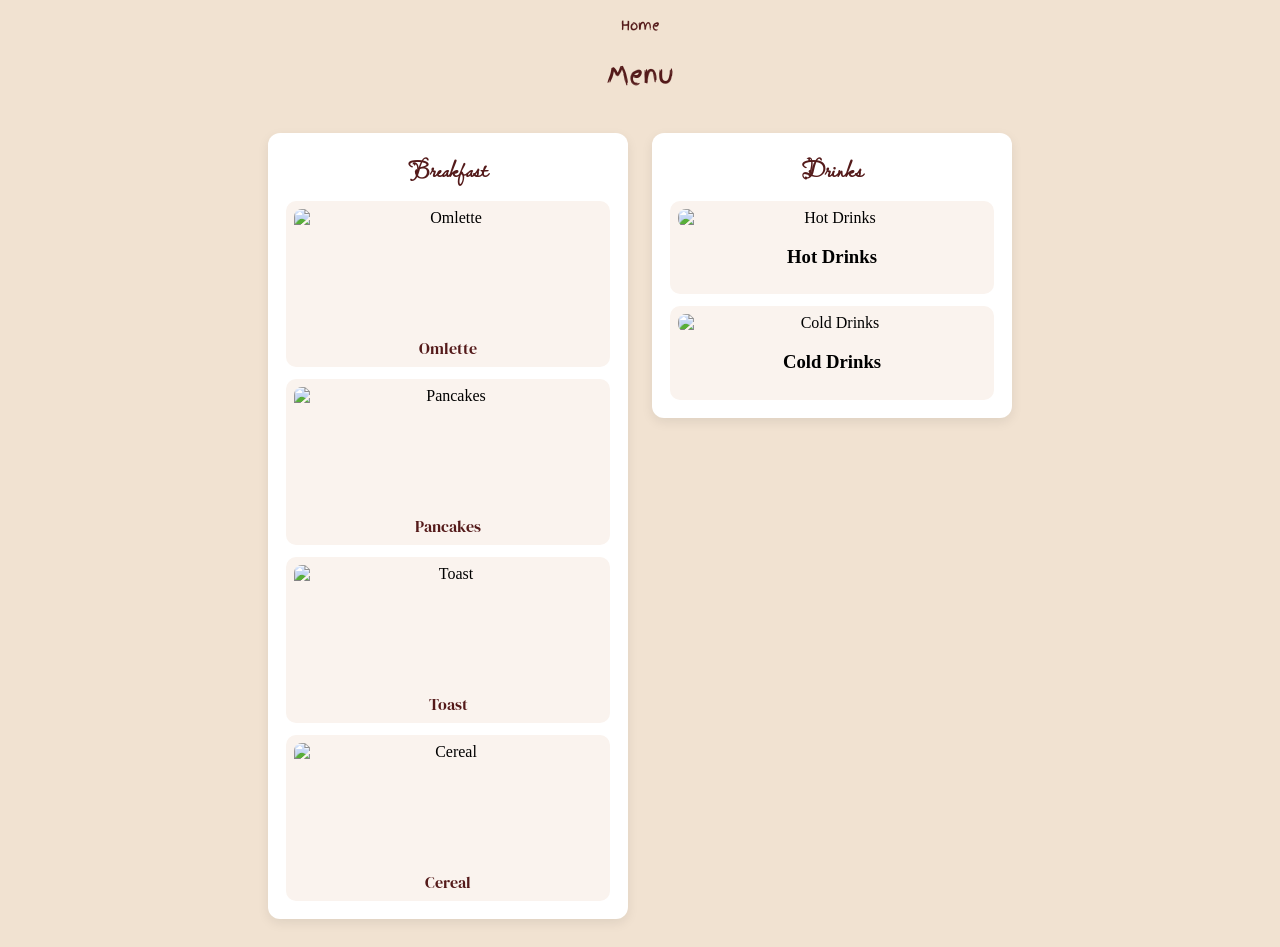
==== menu.html @ d16814b0 "Add initial menu HTML structure and styles" ====
<!DOCTYPE html>
<html lang="en">
<head>
    <meta charset="UTF-8">
    <meta name="viewport" content="width=device-width, initial-scale=1.0">
    <title>Document</title>

    <link rel="preconnect" href="https://fonts.googleapis.com">
    <link rel="preconnect" href="https://fonts.gstatic.com" crossorigin>
    <link href="https://fonts.googleapis.com/css2?family=DM+Serif+Display:ital@0;1&display=swap" rel="stylesheet">

    <link rel="preconnect" href="https://fonts.googleapis.com">
    <link rel="preconnect" href="https://fonts.gstatic.com" crossorigin>
    <link href="https://fonts.googleapis.com/css2?family=Lavishly+Yours&display=swap" rel="stylesheet">

    <link rel="preconnect" href="https://fonts.googleapis.com">
    <link rel="preconnect" href="https://fonts.gstatic.com" crossorigin>
    <link href="https://fonts.googleapis.com/css2?family=Finger+Paint&display=swap" rel="stylesheet">
</head>
<style>
    body{
     background-color: #F1E2D1;
    }
    #MenuHeader{
     text-align: center;
     color: #541A1A;
     font-family: "Finger Paint", sans-serif;
     font-weight: 400;
     font-style: normal;
    }

    /* Menu layout */
    #menu{
     display:flex;
     gap:24px;
     justify-content:center;
     align-items:stretch;
     flex-wrap:wrap;
     padding:20px;
    }

    .big-card{
     background:#fff;
     border-radius:12px;
     padding:18px;
     box-shadow:0 4px 12px rgba(0,0,0,0.08);
     width:360px;
     box-sizing:border-box;
     display:flex;
     flex-direction:column;
     justify-content:flex-start;
      /* let the parent flex container (#menu) control the height so sibling cards match
          and allow internal children to size correctly */
      align-self:stretch;
      min-height:0;
      transition: background-color 0.2s ease;
    }

    .big-card:hover{
        background-color: #ffc4a1;
    }

        /* make the Drinks card size to its own content instead of stretching to match siblings */
    .big-card.drinks-card{
         align-self:flex-start;
    }
    .big-card h2{
     margin:0 0 12px;
     font-family:"Lavishly Yours", cursive;
     font-size:24px;
     color:#541A1A;
     text-align:center;
    }

    .small-cards{
     display:grid;
     grid-template-columns:1fr;
     gap:12px;
    }
    .food-card{
     background:#FAF3EE;
     border-radius:10px;
     padding:8px;
     text-align:center;
     transition: transform .2s ease, border-color .2s ease; 
    }
    .food-card:hover{
        transform: translateY(-10px);
    }
    .food-card img{
     width:100%;
     height:120px;
     object-fit:cover;
     border-radius:8px;
     display:block;
    }
    .food-title{
     margin-top:8px;
     font-family:"DM Serif Display", serif;
     color:#541A1A;
     font-size:16px;
    }

    .drinks-inner{
        display:flex;
        flex-direction:column;
        gap:12px;
    }
        .drink-section h3{
        margin:0 0 8px;
        font-family:"DM Serif Display", serif;
        color:#541A1A;
        text-align:center;
        font-size:18px;
        }
        .drink-grid{
        display:grid;
        grid-template-columns:1fr;
        gap:12px;
        }
        .drink-card{
        background:#FAF3EE;
        border-radius:10px;
        padding:8px;
        text-align:center;
        display:flex;
        flex-direction:column;
        align-items:center;
        transition: transform .2s ease, border-color .2s ease; 
        }
        .drink-card:hover{
            transform: translateY(-10px);
        }
        .drink-card img{
        width:100%;
        object-fit:cover;
        border-radius:8px;
        display:block;
        }
        .drink-title{
        margin-top:8px;
        font-family:"DM Serif Display", serif;
        color:#541A1A;
        font-size:16px;
        }

        #home{
        font-family: "Finger Paint", sans-serif;
        font-weight: 400;
        font-style: normal;
        background-color: rgba(0,0,0,0);
        border-color: rgba(0,0,0,0);
        display: block;
        width: fit-content;
        margin: 12px auto;
        }
        #home a{
            text-decoration: none;
            color: #541A1A;
        }

    @media (max-width:760px){
     .big-card{ width:100%; }
     .small-cards{ grid-template-columns:1fr; }
     .drink-grid{ grid-template-columns:1fr; }
    }
</style>
<body>
    
    <button id="home">
        <a href="index.html">Home</a>
    </button>

    <section>
        <h1 id="MenuHeader">Menu</h1>
        <div id="menu">
            <div class="big-card">
                <h2>Breakfast</h2>
                <div class="small-cards">
                    <div class="food-card">
                        <img src="omelette.png" alt="Omlette">
                        <div class="food-title">Omlette</div>
                    </div>
                    <div class="food-card">
                        <img src="pancakes.png" alt="Pancakes">
                        <div class="food-title">Pancakes</div>
                    </div>
                    <div class="food-card">
                        <img src="toast.png" alt="Toast">
                        <div class="food-title">Toast</div>
                    </div>
                    <div class="food-card">
                        <img src="cereal.png" alt="Cereal">
                        <div class="food-title">Cereal</div>
                    </div>
                </div>
            </div>

            <div class="big-card drinks-card">
                <h2>Drinks</h2>
                <div class="drinks-inner">
                    <div class="drink-card">
                        <img src="hot-drink.png" alt="Hot Drinks">
                        <h3>Hot Drinks</h3>
                    </div>
                    <div class="drink-card">
                        <img src="cold-drink.png" alt="Cold Drinks">
                        <h3>Cold Drinks</h3>
                    </div>
                </div>
            </div>
        </div>
    </section>
</body>
</html>
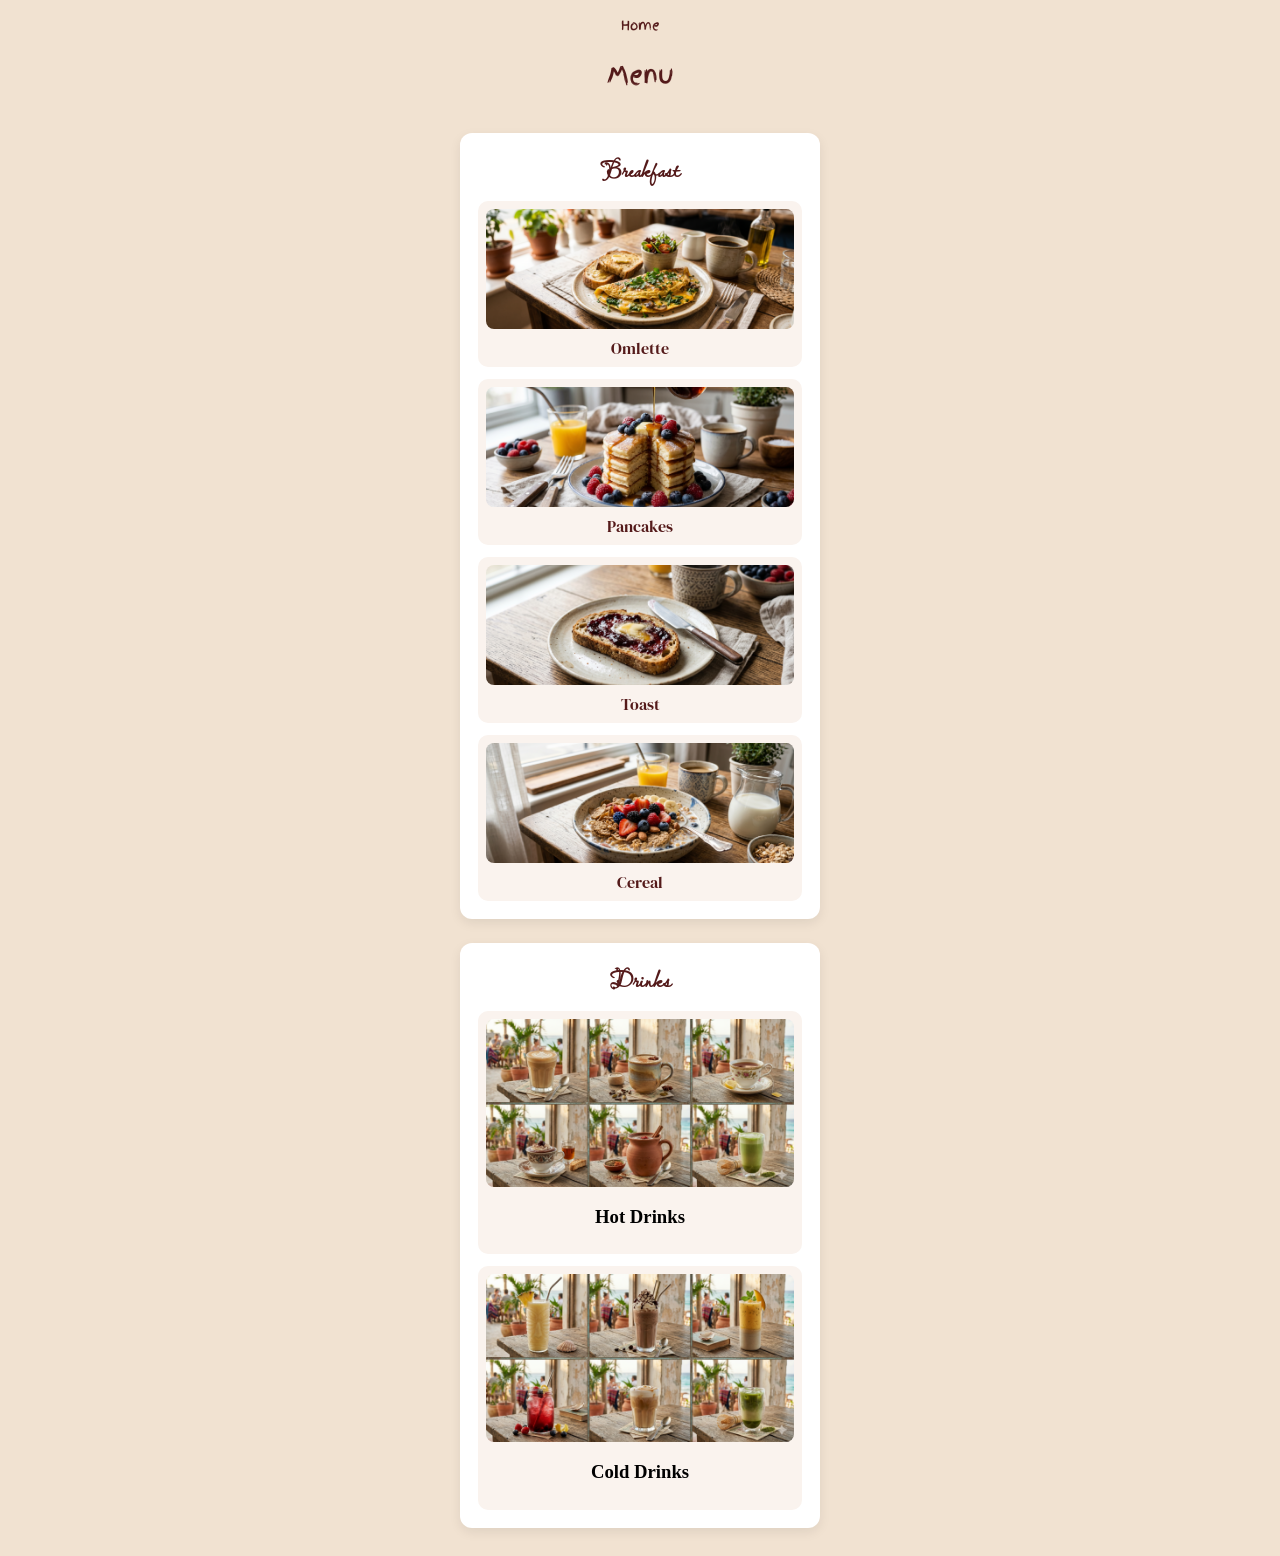
==== commit 28cc9794: "Refactor menu layout and update drinks card structure" ====
--- a/menu.html
+++ b/menu.html
@@ -30,16 +30,17 @@
     }
 
     /* Menu layout */
+        /* Menu layout */
     #menu{
      display:flex;
      gap:24px;
      justify-content:center;
-     align-items:stretch;
-     flex-wrap:wrap;
+     align-items:center;
+     flex-direction:column;
      padding:20px;
     }
 
-    .big-card{
+        .big-card{
      background:#fff;
      border-radius:12px;
      padding:18px;
@@ -49,21 +50,21 @@
      display:flex;
      flex-direction:column;
      justify-content:flex-start;
-      /* let the parent flex container (#menu) control the height so sibling cards match
-          and allow internal children to size correctly */
-      align-self:stretch;
-      min-height:0;
-      transition: background-color 0.2s ease;
+     align-self:auto;
+     min-height:0;
+     transition: background-color 0.2s ease;
     }
 
     .big-card:hover{
         background-color: #ffc4a1;
     }
 
+    
+
         /* make the Drinks card size to its own content instead of stretching to match siblings */
-    .big-card.drinks-card{
+    /* .big-card.drinks-card{
          align-self:flex-start;
-    }
+    } */
     .big-card h2{
      margin:0 0 12px;
      font-family:"Lavishly Yours", cursive;
@@ -195,21 +196,21 @@
                     </div>
                 </div>
             </div>
-
-            <div class="big-card drinks-card">
-                <h2>Drinks</h2>
-                <div class="drinks-inner">
-                    <div class="drink-card">
-                        <img src="hot-drink.png" alt="Hot Drinks">
-                        <h3>Hot Drinks</h3>
-                    </div>
-                    <div class="drink-card">
-                        <img src="cold-drink.png" alt="Cold Drinks">
-                        <h3>Cold Drinks</h3>
-                    </div>
+        
+        <div class="big-card drinks-card">
+            <h2>Drinks</h2>
+            <div class="drinks-inner">
+                <div class="drink-card">
+                    <img src="hot-drink.png" alt="Hot Drinks">
+                    <h3>Hot Drinks</h3>
+                </div>
+                <div class="drink-card">
+                    <img src="cold-drink.png" alt="Cold Drinks">
+                    <h3>Cold Drinks</h3>
                 </div>
             </div>
         </div>
+       </div>
     </section>
 </body>
 </html>
